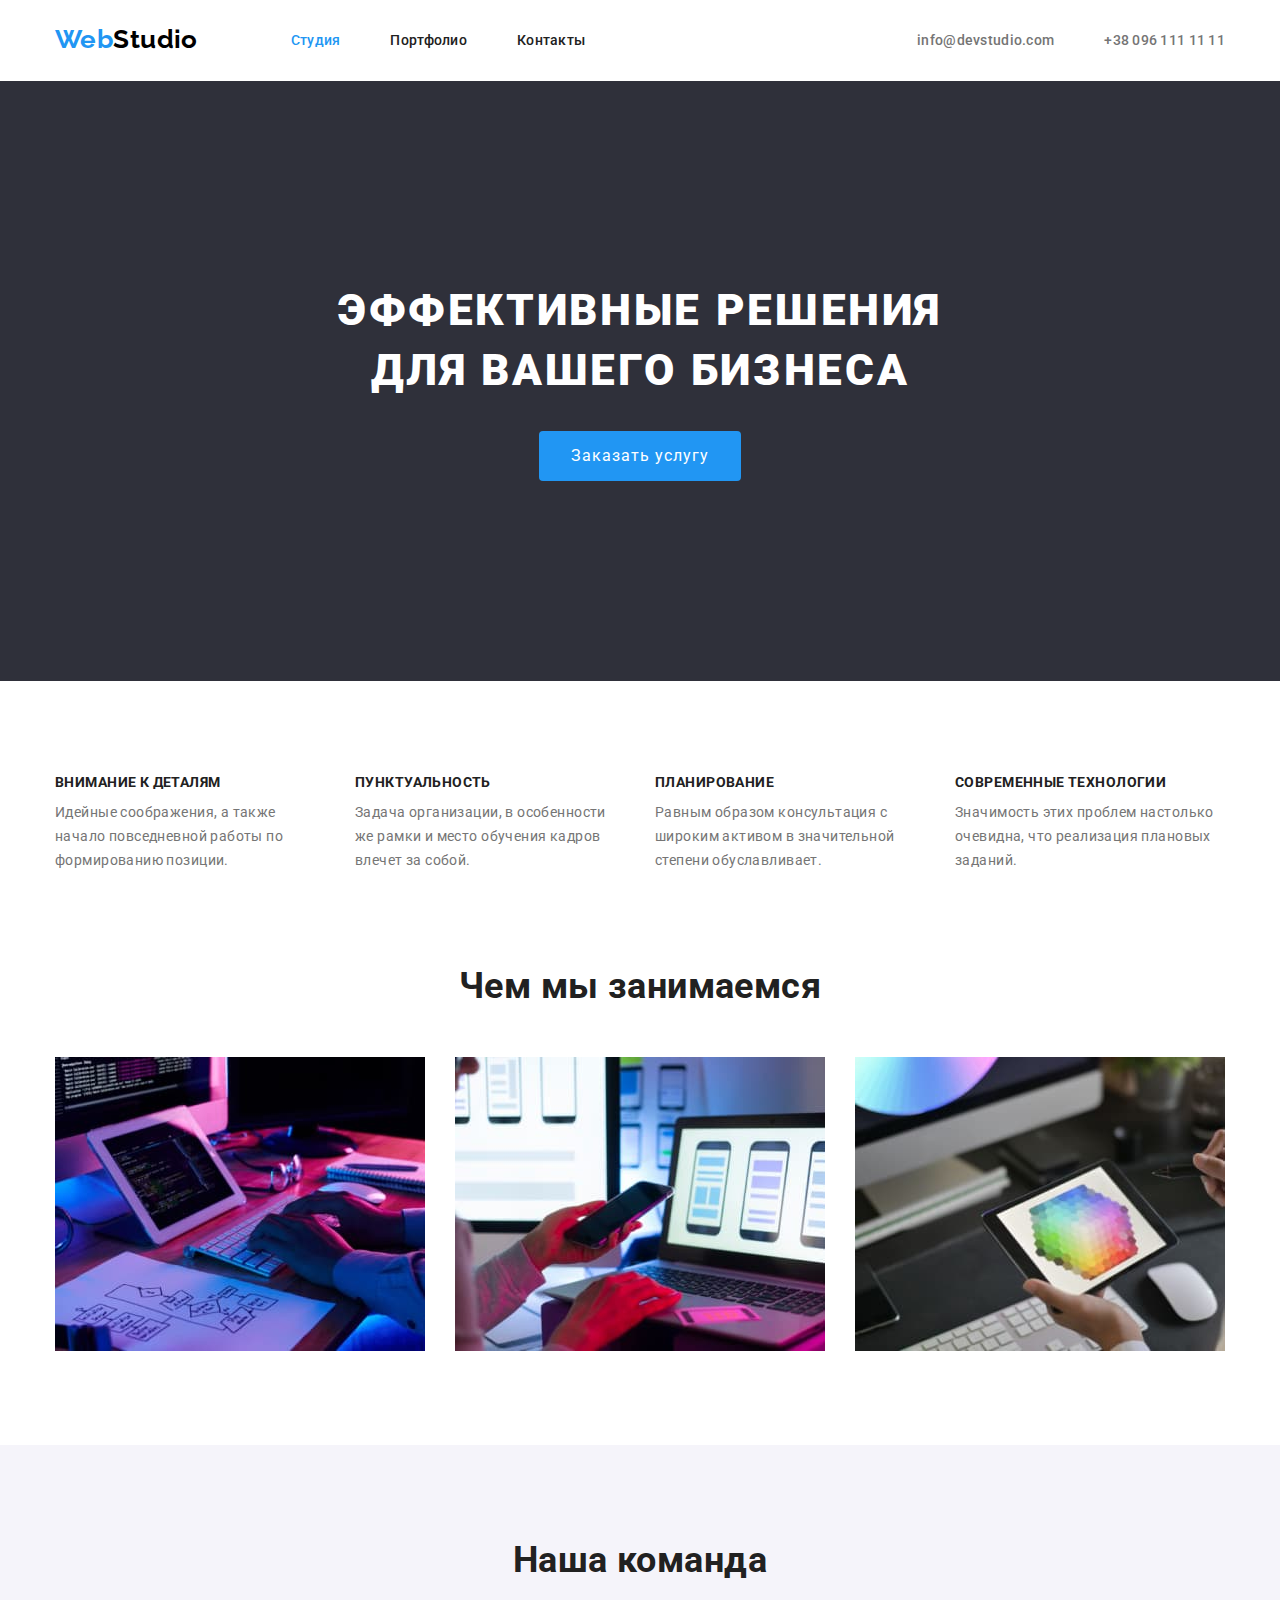
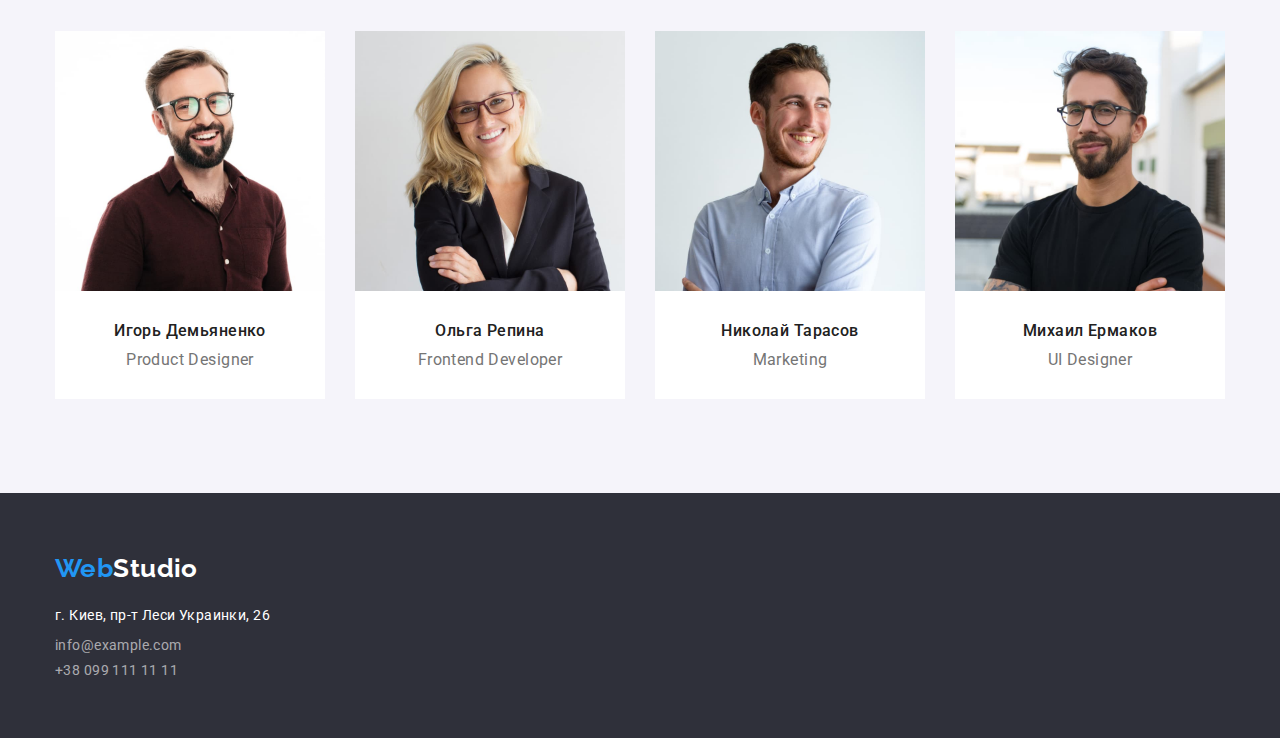
==== index.html @ 21d8de31 "Initial commit" ====
<!DOCTYPE html>
<html lang="ru">
  <head>
    <meta charset="UTF-8" />
    <meta http-equiv="X-UA-Compatible" content="IE=edge" />
    <meta name="viewport" content="width=device-width, initial-scale=1.0" />
    <title>WebStudio</title>
    <link rel="preconnect" href="https://fonts.googleapis.com" />
    <link rel="preconnect" href="https://fonts.gstatic.com" crossorigin />
    <link
      href="https://fonts.googleapis.com/css2?family=Raleway:wght@700&family=Roboto:wght@400;500;700&display=swap"
      rel="stylesheet"
    />
    <link rel="stylesheet" href="https://cdn.jsdelivr.net/npm/modern-normalize@1.1.0/modern-normalize.min.css">
    <link rel="stylesheet" href="./css/styles.css" />
  </head>
  <body>
    <header class="page-header">
      <div class="container page-header-container">
        <nav class="page-nav">
          <a class="logo link" href="./index.html"><span class="active">Web</span>Studio </a>
          <ul class="menu list">
            <li class="menu-list">
              <a class="menu-item active link" href="./index.html">Студия</a>
            </li>
            <li class="menu-list">
              <a class="menu-item link" href="about.html">Портфолио</a>
            </li>
            <li class="menu-list">
              <a class="menu-item link" href="./index.html">Контакты</a>
            </li>
          </ul>
        </nav>
          <ul class="contact list ">
            <li class="item">
              <a class="mail-link link" href="mailto:info@devstudio.com" lang="en">info@devstudio.com</a>
            </li>
            <li class="item">
              <a class="phone-number link" href="tel:+380961111111">+38 096 111 11 11</a>
            </li>
          </ul>
      </div>
    </header>
    <main>
      <section class="section hero">
        <div class="hero-side container">
          <h1 class="main-title">Эффективные решения для вашего бизнеса</h1>
          <button class="modal-btn" type="button">Заказать услугу</button>
        </div>
      </section>
      <section class="section">
        <div class="container">
          <h2 hidden>Информация</h2>
          <ul class="about-list list">
            <li>
              <h3 class="about">Внимание к деталям</h3>
              <p class="about-description">
                Идейные соображения, а также начало повседневной работы по
                формированию позиции.
              </p>
            </li>
            <li>
              <h3 class="about">Пунктуальность</h3>
              <p class="about-description">
                Задача организации, в особенности же рамки и место обучения кадров
                влечет за собой.
              </p>
            </li>
            <li>
              <h3 class="about">Планирование</h3>
              <p class="about-description">
                Равным образом консультация с широким активом в значительной
                степени обуславливает.
              </p>
            </li>
            <li>
              <h3 class="about">Современные технологии</h3>
              <p class="about-description">
                Значимость этих проблем настолько очевидна, что реализация
                плановых заданий.
              </p>
            </li>
          </ul>
        </div>
      </section>
      <section class="section about-img">
        <div class="container">
          <h2 class="section-title">Чем мы занимаемся</h2>
          <ul class="work-progress list">
            <li>
              <img
                src="./images/work/laptopj.jpg"
                alt="ноутбук"
                width="370"
                height="294"
              />
            </li>
            <li>
              <img
                src="./images/work/tabletj.jpg"
                alt="планшет"
                width="370"
                height="294"
              />
            </li>
            <li>
              <img
                src="./images/work/laptop2j.jpg"
                alt="ноутбук"
                width="370"
                height="294"
              />
            </li>
          </ul>
        </div>

      </section>
      <section class="team section">
        <div class="container">
          <h2 class="section-title">Наша команда</h2>
          <ul class=" employees list">
            <li class="team-item">
              <img
                src="./images/employees/игорь-демьяненко.jpg"
                alt="Игорь Демьяненко"
                width="270"
                height="260"
              />
              <h3  class="employees-name">Игорь Демьяненко</h3>
              <p  class="employees-position"lang="en">Product Designer</p>
            </li>
            <li class="team-item">
              <img
                src="./images/employees/ольга-репина.jpg"
                alt="Ольга Репина"
                width="270"
                height="260"
              />
              <h3 class="employees-name" >Ольга Репина</h3>
              <p class="employees-position" lang="en">Frontend Developer</p>
            </li>
            <li class="team-item">
              <img
                src="./images/employees/николай-тарасов.jpg"
                alt="Николай Тарасов"
                width="270"
                height="260"
              />
              <h3 class="employees-name" >Николай Тарасов</h3>
              <p class="employees-position" lang="en">Marketing</p>
            </li>
            <li class="team-item">
              <img
                src="./images/employees/михаил-ермаков.jpg"
                alt="Михаил Ермаков"
                width="270"
                height="260"
              />
              <h3 class="employees-name" >Михаил Ермаков</h3>
              <p class="employees-position" lang="en">UI Designer</p>
            </li>
          </ul>
        </div>
        
      </section>
    </main>
    <footer class="footer ">
      <div class="container">
        <a class="logo-footer link" href="./index.html"><span class="active">Web</span>Studio </a>
        <address class="address">
          <div class="footer-contact">
            <ul class=" list">
              <li class="footer-list">
                <a class="maps-go link"
                  href="https://goo.gl/maps/N538ZTTaSPctqNAb8"
                  target="_blank"
                  rel="noopener noreferrer"
                  >г. Киев, пр-т Леси Украинки, 26
                </a>
              </li>
              <li class="footer-list">
                <a class="mail-link-footer link" href="mailto:info@example.com" lang="en">info@example.com</a>
              </li>
              <li class="footer-list">
                <a class="phone-number-footer link" href="tel:+380991111111">+38 099 111 11 11</a>
              </li>
            </ul>
          </div>
          
        </address>
      </div>
    </footer>
  </body>
</html>
---- css/styles.css ----
:root {
    --background: #FFFFFF;
    --text-color: #757575;
    --active-color: #2196f3;
    --title-color: #212121;
    --text-primary-color: #FFFFFF;
    --black: #000;
    --hero-color: #2f303a;
  }

  h1,
  h2,
  h3,
  p{
    margin-top: 0;
    margin-bottom: 0;
  }

  ul,ol{
    margin-top: 0;
    margin-bottom: 0;
    padding-left: 0;
  }

  img{
    display: block;
  }
  
  button{
    cursor: pointer;
  }

  .section{
    padding: 94px 0;
  }

  body {
    font-family: 'Roboto', sans-serif;
    font-size: 14px;
    letter-spacing: 0.03em;
    color: var(--text-color);
    background-color: var(--background);
  }

  .container{
    width: 1200px;
    margin-left: auto;
    margin-right: auto;
    padding-left: 15px;
    padding-right: 15px;
  }
  
  .list{
    list-style: none;
}

.link{
    text-decoration: none;
}



.logo{
    font-family: 'Raleway', sans-serif;
font-weight: 700;
font-size: 26px;
line-height: 1.20;
color: var(--black);
margin-right: 93px;
padding-top: 24px;
padding-bottom: 25px;
}

.menu-list,
.contact{
    list-style: none;
}

.menu{
  display: flex;
  align-items: center;
  padding-top: 32px;
  padding-bottom: 32px;
}

.menu-list:not(:last-child){
margin-right: 50px;
}
.active{
    color: var(--active-color);
}

.menu-item{
font-weight: 500;
line-height: 1.14;
letter-spacing: 0.02em;
color: var(--title-color);

}

.mail-link{
    font-weight: 500;
    line-height: 1.14;
    letter-spacing: 0.02em;
    color: var(--text-color);
}

.contact .item + .item {
  margin-left: 50px;
}
.phone-number{
font-weight: 500;
line-height: 1.14;
letter-spacing: 0.02em;
color: var(--text-color);
}

.menu-item.active,
.menu-item:focus,
.menu-item:hover,
.contact:focus,
.contact:hover{
  color: var(--active-color);
}

.contact{
  display: flex;
  align-items: center;
  margin-left: auto;
  padding-bottom: 32px;
  padding-top: 32px;

}

.mail-link:hover,
.mail-link:focus,
.mail-link-footer:hover,
.mail-link-footer:focus{
    color:  var(--active-color);
}

.phone-number:hover,
.phone-number:focus,
.phone-number-footer:hover,
.phone-number-footer:focus{
    color:  var(--active-color);
}



.hero {
  padding: 200px 0;
  background-color: var(--hero-color) ;
  text-align: center;
margin-right: auto;
margin-left: auto;
  }

.main-title{
  margin-top: 0;
  margin-bottom: 30px;
  margin-left: auto;
  margin-right: auto;
  width: 696px;
  font-weight: 900;
  font-size: 44px;
  line-height: 1.36;
  text-align: center;
  letter-spacing: 0.06em;
  text-transform: uppercase;
color:  var(--text-primary-color);

}

.modal-btn{
  display: inline-block;
  border: none;
  border-radius: 4px;
  padding: 10px 32px;
  min-width: 200px;
  font-family: 'Roboto';
  font-size: 16px;
  line-height: 1.88;
  align-items: center;
  letter-spacing: 0.06em;
  color: var(--text-primary-color);
  background-color: var(--active-color);
  cursor: pointer;
}



.modal-btn:hover,
.modal-btn:focus{
    color: var(--active-color);
    background-color: var(--text-primary-color);
}

.about-list{
  display: flex;
  flex-wrap: wrap;
  gap: 30px;
}

.about{
font-weight: 700;
font-size: 14px;
line-height: 1.14;
text-transform: uppercase;
color: var(--title-color);
margin-bottom: 10px;}

.about-description{
font-weight: 400;
line-height: 1.71;
flex-wrap: wrap;
width: 270px;
height: 70px;
}

.about-img{
  padding-top: 0;
}

.section-title{
font-weight: 700;
font-size: 36px;
line-height: 1.17;
text-align: center;
color: var(--title-color);
}

.work-progress{
  margin-top: 50px;
  display: flex;
  gap: 30px;
}

.team{
  background: #F5F4FA;
}

.team-item{
  background-color: var(--text-primary-color);
}

.employees{
margin-top: 50px;
  display: flex;
  gap: 30px;
}

.employees-name{
font-weight: 500;
font-size: 16px;
line-height: 1.19;
text-align: center;
color:var(--title-color);
margin-bottom: 10px;
padding-top: 30px;
}



.employees-position{
font-weight: 400;
font-size: 16px;
line-height: 1.19;
text-align: center;
padding-bottom: 30px;}


.maps-go{
  font-weight: 400;
  font-size: 14px;
  line-height: 1.71;  
  color: var(--text-primary-color);
}

.footer-list:not(:last-child) {
  margin-bottom: 9px;
}
.name{
font-weight: 700;
font-size: 18px;
line-height: 2;
letter-spacing: 0.06em;
color: var(--title-color);
padding-top: 20px;
padding-right: 24px;
padding-left: 24px;
margin-bottom: 4px;
}

.technology{
font-weight: 400;
font-size: 16px;
line-height: 1.88;
margin: 0;
padding-top: 0;
padding-left: 24px;
padding-bottom: 20px;
padding-right: 24px;
}

.footer{
    background-color: var(--hero-color);
    padding-top: 60px;
    padding-bottom: 60px;
}

.projects-title {
    font-size: 0;
    color: transparent;
  }
  
  .filter-list {
    list-style: none;
    display: flex;
  justify-content: center;
  margin-bottom: 50px;
  }

  .filter-item:not(:last-child){
    margin-right: 8px;
  }
  
  .project-title {
    font-size: 18px;
    line-height: 2;
    letter-spacing: 0.06em;
    color: var(--title-color);
  }
  
  .button:hover,
  .button:focus {
    color: var(--text-primary-color);
    background-color: var(--active-color);
  }



  .page-header .contact-link {
    color: var(--text-color);
  }

  .page-header-container{
    display: flex;
    align-items: center;
  }

  .page-nav{
    display: flex;
    align-items: center;
  }
  
.mail-link-footer,
.phone-number-footer{
  color: rgba(255, 255, 255, 0.6);
}

.logo-footer{
  font-family: 'Raleway', sans-serif;
  font-weight: 700;
  font-size: 26px;
  line-height: 1.20;
  color: var(--text-primary-color);
  display: block;
  margin-bottom: 20px;

}
.address{
  font-style: normal;
}

.button-active{
display: inline-block;
border: none;
border-radius: 4px;
margin-top: 0;
margin-bottom: 0;
padding: 6px 22px;
font-family: inherit;
font-weight: 500;
font-size: 16px;
line-height: 1.62;
text-align: center;
letter-spacing: 0.03em;
cursor: pointer;
}

.button-active:not(:last-child){
  margin-left: 8px;
}


.project{
  display: flex;
  flex-wrap: wrap;
  gap: 30px;
padding: 0;
padding-bottom: 50px;}
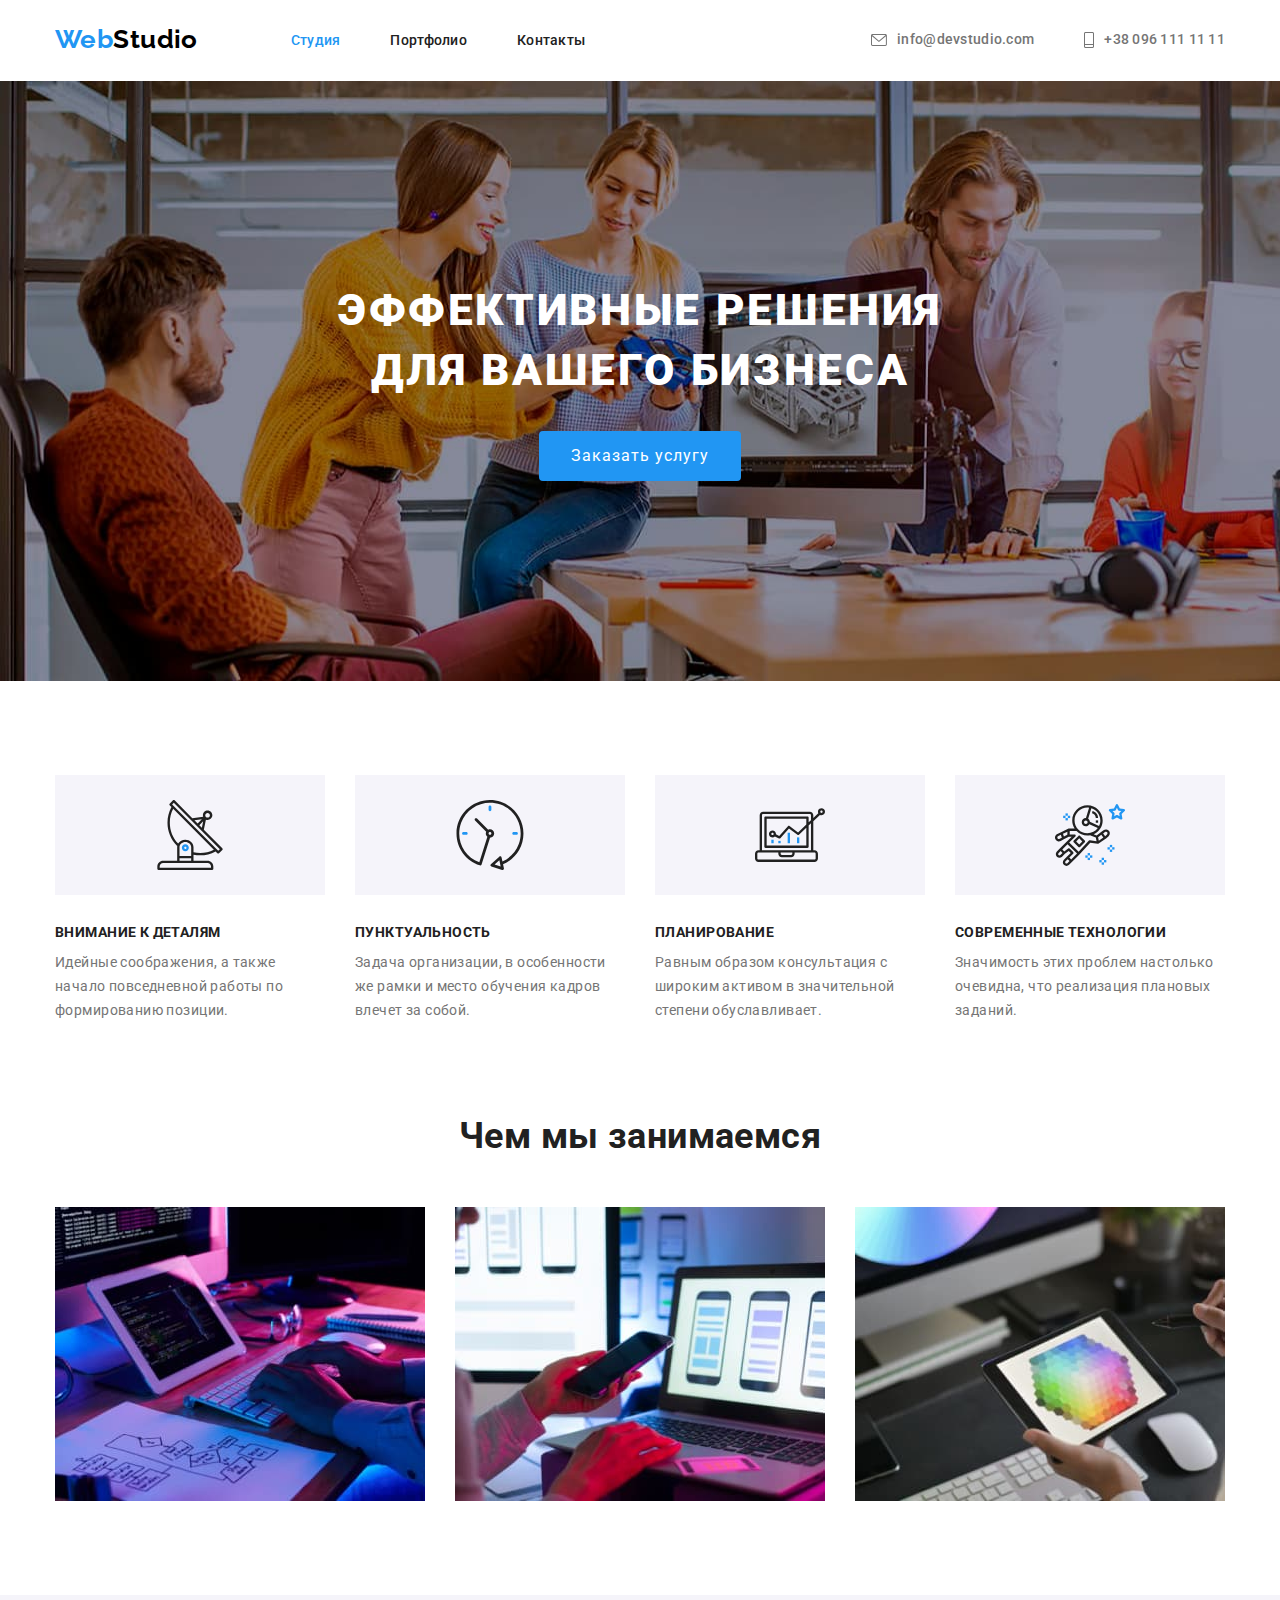
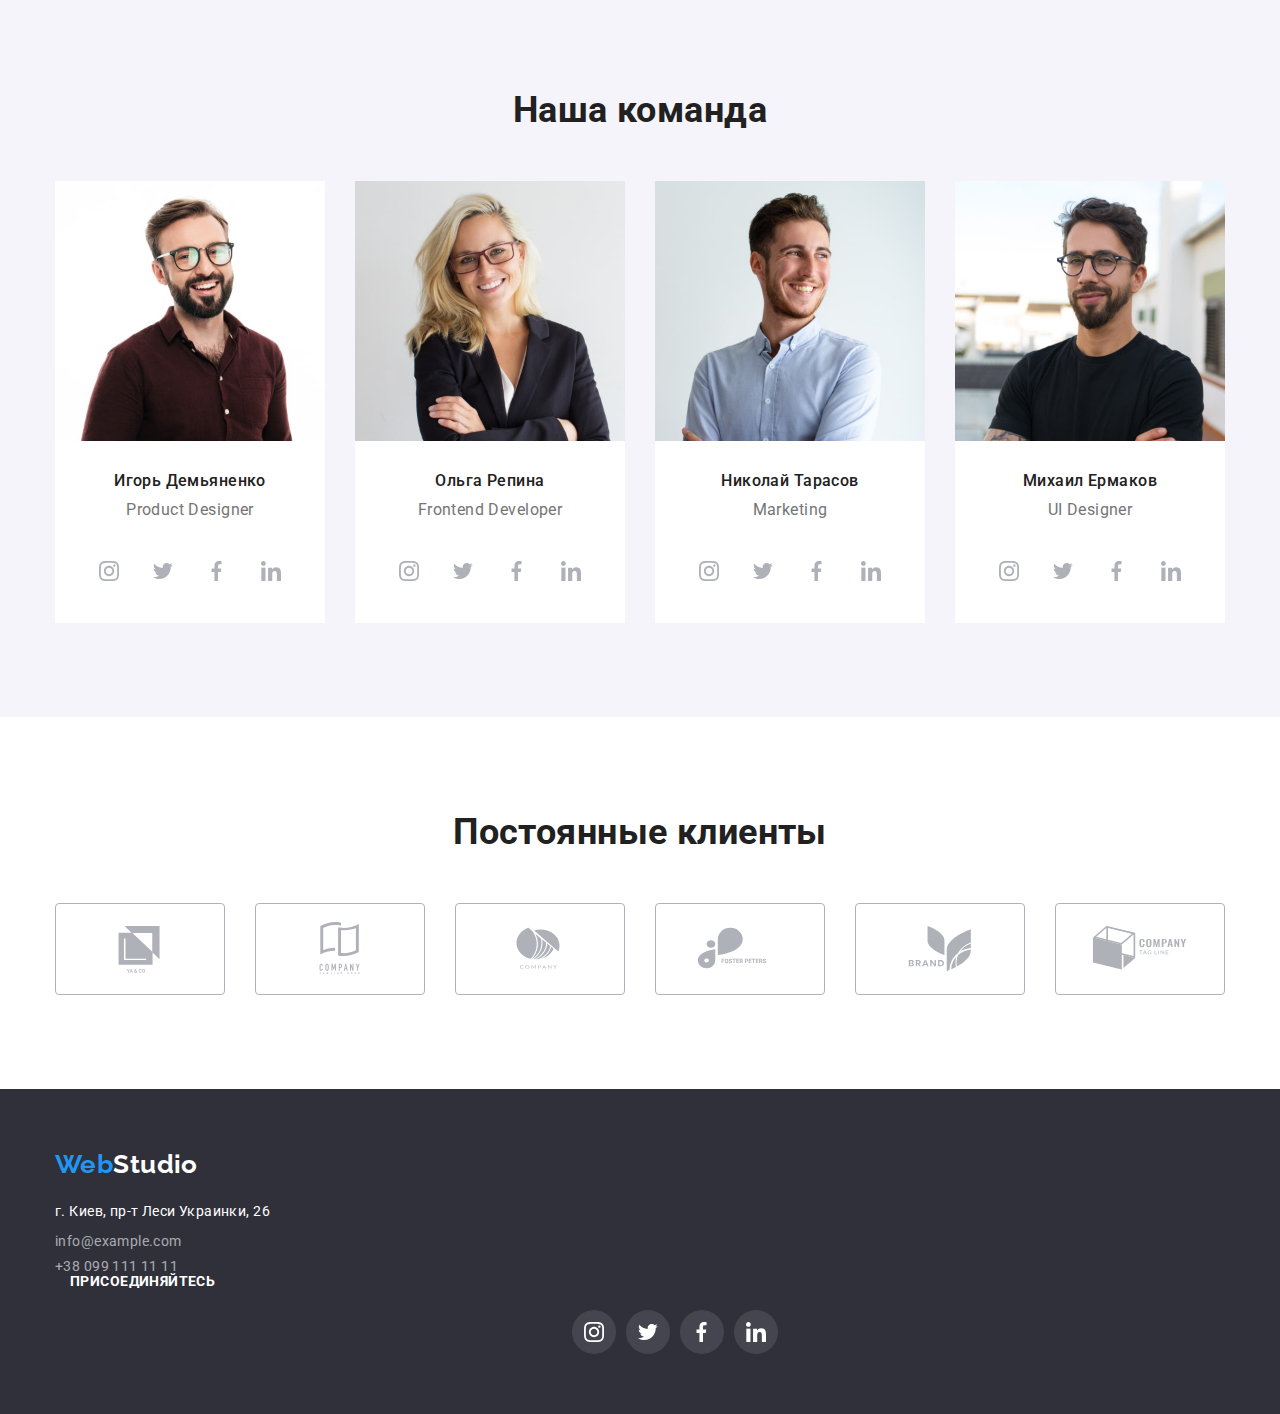
==== commit d6ef5d99: "update" ====
--- a/index.html
+++ b/index.html
@@ -33,10 +33,18 @@
         </nav>
           <ul class="contact list ">
             <li class="item">
-              <a class="mail-link link" href="mailto:info@devstudio.com" lang="en">info@devstudio.com</a>
+              <a class="mail-link link" href="mailto:info@devstudio.com" lang="en">
+                <svg class="nav-contacts-icon " width="16px" height="12px">
+                  <use href="./images/symbol-defs.svg#icon-mail"></use>
+                </svg>
+
+                info@devstudio.com</a>
             </li>
             <li class="item">
-              <a class="phone-number link" href="tel:+380961111111">+38 096 111 11 11</a>
+              <a class="phone-number link" href="tel:+380961111111">
+                <svg class="nav-contacts-icon " width="10px" height="16px">
+                  <use href="./images/symbol-defs.svg#icon-phone"></use>
+                </svg>+38 096 111 11 11</a>
             </li>
           </ul>
       </div>
@@ -53,6 +61,11 @@
           <h2 hidden>Информация</h2>
           <ul class="about-list list">
             <li>
+              <div class="feature-icon">
+                <svg class="feature-item-icon">
+                  <use href="./images/symbol-defs.svg#icon-antenna"></use>
+                </svg>
+              </div>
               <h3 class="about">Внимание к деталям</h3>
               <p class="about-description">
                 Идейные соображения, а также начало повседневной работы по
@@ -60,6 +73,11 @@
               </p>
             </li>
             <li>
+              <div class="feature-icon">
+                <svg class="feature-item-icon">
+                  <use href="./images/symbol-defs.svg#icon-time"></use>
+                </svg>
+              </div>
               <h3 class="about">Пунктуальность</h3>
               <p class="about-description">
                 Задача организации, в особенности же рамки и место обучения кадров
@@ -67,6 +85,11 @@
               </p>
             </li>
             <li>
+              <div class="feature-icon">
+                <svg class="feature-item-icon">
+                  <use href="./images/symbol-defs.svg#icon-statistics"></use>
+                </svg>
+              </div>
               <h3 class="about">Планирование</h3>
               <p class="about-description">
                 Равным образом консультация с широким активом в значительной
@@ -74,6 +97,11 @@
               </p>
             </li>
             <li>
+              <div class="feature-icon">
+                <svg class="feature-item-icon">
+                  <use href="./images/symbol-defs.svg#icon-astronaut"></use>
+                </svg>
+              </div>
               <h3 class="about">Современные технологии</h3>
               <p class="about-description">
                 Значимость этих проблем настолько очевидна, что реализация
@@ -128,6 +156,36 @@
               />
               <h3  class="employees-name">Игорь Демьяненко</h3>
               <p  class="employees-position"lang="en">Product Designer</p>
+              <ul class="team-social-list">
+                <li class="team-social-item">
+                  <a class="team-social-link" href="">
+                    <svg class="team-social-icon">
+                      <use href="./images/symbol-defs.svg#icon-instagram"></use>
+                    </svg>
+                  </a>
+                </li>
+                <li class="team-social-item">
+                  <a class="team-social-link" href="">
+                    <svg class="team-social-icon">
+                      <use href="./images/symbol-defs.svg#icon-twitter"></use>
+                    </svg>
+                  </a>
+                </li>
+                <li class="team-social-item">
+                  <a class="team-social-link" href="">
+                    <svg class="team-social-icon">
+                      <use href="./images/symbol-defs.svg#icon-facebook"></use>
+                    </svg>
+                  </a>
+                </li>
+                <li class="team-social-item">
+                  <a class="team-social-link" href="">
+                    <svg class="team-social-icon">
+                      <use href="./images/symbol-defs.svg#icon-in"></use>
+                    </svg>
+                  </a>
+                </li>
+              </ul>
             </li>
             <li class="team-item">
               <img
@@ -138,6 +196,36 @@
               />
               <h3 class="employees-name" >Ольга Репина</h3>
               <p class="employees-position" lang="en">Frontend Developer</p>
+              <ul class="team-social-list">
+                <li class="team-social-item">
+                  <a class="team-social-link" href="">
+                    <svg class="team-social-icon">
+                      <use href="./images/symbol-defs.svg#icon-instagram"></use>
+                    </svg>
+                  </a>
+                </li>
+                <li class="team-social-item">
+                  <a class="team-social-link" href="">
+                    <svg class="team-social-icon">
+                      <use href="./images/symbol-defs.svg#icon-twitter"></use>
+                    </svg>
+                  </a>
+                </li>
+                <li class="team-social-item">
+                  <a class="team-social-link" href="">
+                    <svg class="team-social-icon">
+                      <use href="./images/symbol-defs.svg#icon-facebook"></use>
+                    </svg>
+                  </a>
+                </li>
+                <li class="team-social-item">
+                  <a class="team-social-link" href="">
+                    <svg class="team-social-icon">
+                      <use href="./images/symbol-defs.svg#icon-in"></use>
+                    </svg>
+                  </a>
+                </li>
+              </ul>
             </li>
             <li class="team-item">
               <img
@@ -148,6 +236,36 @@
               />
               <h3 class="employees-name" >Николай Тарасов</h3>
               <p class="employees-position" lang="en">Marketing</p>
+              <ul class="team-social-list">
+                <li class="team-social-item">
+                  <a class="team-social-link" href="">
+                    <svg class="team-social-icon">
+                      <use href="./images/symbol-defs.svg#icon-instagram"></use>
+                    </svg>
+                  </a>
+                </li>
+                <li class="team-social-item">
+                  <a class="team-social-link" href="">
+                    <svg class="team-social-icon">
+                      <use href="./images/symbol-defs.svg#icon-twitter"></use>
+                    </svg>
+                  </a>
+                </li>
+                <li class="team-social-item">
+                  <a class="team-social-link" href="">
+                    <svg class="team-social-icon">
+                      <use href="./images/symbol-defs.svg#icon-facebook"></use>
+                    </svg>
+                  </a>
+                </li>
+                <li class="team-social-item">
+                  <a class="team-social-link" href="">
+                    <svg class="team-social-icon">
+                      <use href="./images/symbol-defs.svg#icon-in"></use>
+                    </svg>
+                  </a>
+                </li>
+              </ul>
             </li>
             <li class="team-item">
               <img
@@ -158,10 +276,88 @@
               />
               <h3 class="employees-name" >Михаил Ермаков</h3>
               <p class="employees-position" lang="en">UI Designer</p>
+              <ul class="team-social-list">
+                <li class="team-social-item">
+                  <a class="team-social-link" href="">
+                    <svg class="team-social-icon">
+                      <use href="./images/symbol-defs.svg#icon-instagram"></use>
+                    </svg>
+                  </a>
+                </li>
+                <li class="team-social-item">
+                  <a class="team-social-link" href="">
+                    <svg class="team-social-icon">
+                      <use href="./images/symbol-defs.svg#icon-twitter"></use>
+                    </svg>
+                  </a>
+                </li>
+                <li class="team-social-item">
+                  <a class="team-social-link" href="">
+                    <svg class="team-social-icon">
+                      <use href="./images/symbol-defs.svg#icon-facebook"></use>
+                    </svg>
+                  </a>
+                </li>
+                <li class="team-social-item">
+                  <a class="team-social-link" href="">
+                    <svg class="team-social-icon">
+                      <use href="./images/symbol-defs.svg#icon-in"></use>
+                    </svg>
+                  </a>
+                </li>
+              </ul>
             </li>
           </ul>
         </div>
-        
+      </section>
+      <section class="section clients">
+        <div class="container">
+          <h2 class="section-title">Постоянные клиенты</h2>
+          <ul class="clients-list list">
+            <li class="clients-list-item">
+              <a class="clients-link" href="">
+                <svg class="clients-item-logo" widht="106" height="60">
+                  <use href="./images/symbol-defs.svg#icon-yaco"></use>
+                </svg>
+              </a>
+            </li>
+            <li class="clients-list-item">
+              <a class="clients-link" href="">
+                <svg class="clients-item-logo" widht="106" height="60">
+                  <use href="./images/symbol-defs.svg#icon-company_tagline"></use>
+                </svg>
+              </a>
+            </li>
+            <li class="clients-list-item">
+              <a class="clients-link" href=""
+                ><svg class="clients-item-logo" width="106" height="60">
+                  <use href="./images/symbol-defs.svg#icon-company"></use>
+                </svg>
+              </a>
+            </li>
+            <li class="clients-list-item">
+              <a class="clients-link" href="">
+                <svg class="clients-item-logo" width="106" height="60">
+                  <use href="./images/symbol-defs.svg#icon-foster_peters"></use>
+                </svg>
+              </a>
+            </li>
+            <li class="clients-list-item">
+              <a class="clients-link" href="">
+                <svg class="clients-item-logo" width="106" height="60">
+                  <use href="./images/symbol-defs.svg#icon-brand"></use>
+                </svg>
+              </a>
+            </li>
+            <li class="clients-list-item">
+              <a class="clients-link" href="">
+                <svg class="clients-item-logo" width="106" height="60">
+                  <use href="./images/symbol-defs.svg#icon-company_tag_line"></use>
+                </svg>
+              </a>
+            </li>
+          </ul>
+        </div>
       </section>
     </main>
     <footer class="footer ">
@@ -186,7 +382,41 @@
               </li>
             </ul>
           </div>
-          
+        </address>
+      </div>
+          <div class="social">
+            <h3 class="social-title">присоединяйтесь</h3>
+            <ul class="social-list">
+              <li class="social-list-item">
+                <a class="social-link" href="">
+                  <svg class="social-item-logo">
+                    <use href="./images/symbol-defs.svg#icon-instagram"></use>
+                  </svg>
+                </a>
+              </li>
+              <li class="social-list-item">
+                <a class="social-link" href="">
+                  <svg class="social-item-logo">
+                    <use href="./images/symbol-defs.svg#icon-twitter"></use>
+                  </svg>
+                </a>
+              </li>
+              <li class="social-list-item">
+                <a class="social-link" href="">
+                  <svg class="social-item-logo">
+                    <use href="./images/symbol-defs.svg#icon-facebook"></use>
+                  </svg>
+                </a>
+              </li>
+              <li class="social-list-item">
+                <a class="social-link" href="">
+                  <svg class="social-item-logo">
+                    <use href="./images/symbol-defs.svg#icon-in"></use>
+                  </svg>
+                </a>
+              </li>
+            </ul>
+          </div>
         </address>
       </div>
     </footer>
--- a/css/styles.css
+++ b/css/styles.css
@@ -6,6 +6,10 @@
     --text-primary-color: #FFFFFF;
     --black: #000;
     --hero-color: #2f303a;
+    --icon-color: #afb1b8;
+    --background-icon:#F5F4FA;
+    --icon-bg-color: rgba(255, 255, 255, 0.1);
+
   }
 
   h1,
@@ -69,6 +73,7 @@
 margin-right: 93px;
 padding-top: 24px;
 padding-bottom: 25px;
+display: block;
 }
 
 .menu-list,
@@ -99,21 +104,42 @@
 }
 
 .mail-link{
+
+    display: flex;
+    align-items: center;
+    padding-top: 32px;
+    padding-bottom: 32px;
     font-weight: 500;
+    font-size: 14px;
     line-height: 1.14;
     letter-spacing: 0.02em;
     color: var(--text-color);
+    fill: var(--icon-color);
+  }
+
+
+
+.nav-contacts-icon{
+  fill: currentColor;
+  margin-right: 10px;
 }
 
 .contact .item + .item {
   margin-left: 50px;
 }
 .phone-number{
-font-weight: 500;
-line-height: 1.14;
-letter-spacing: 0.02em;
-color: var(--text-color);
-}
+display: flex;
+  align-items: center;
+  padding-top: 32px;
+  padding-bottom: 32px;
+  font-weight: 500;
+  font-size: 14px;
+  line-height: 1.14;
+  letter-spacing: 0.02em;
+  color: var(--text-color);
+  fill: var(--icon-color);
+}
+
 
 .menu-item.active,
 .menu-item:focus,
@@ -127,8 +153,6 @@
   display: flex;
   align-items: center;
   margin-left: auto;
-  padding-bottom: 32px;
-  padding-top: 32px;
 
 }
 
@@ -154,6 +178,7 @@
   text-align: center;
 margin-right: auto;
 margin-left: auto;
+background-image: url(../images/backround/backround.jpg);
   }
 
 .main-title{
@@ -401,3 +426,166 @@
 padding: 0;
 padding-bottom: 50px;}
 
+.feature-icon {
+  display: flex;
+  flex-wrap: wrap;
+  align-content: center;
+  justify-content: center;
+    height: 120px;
+    margin-bottom: 30px;
+  background-color: var(--background-icon);
+  }
+
+    .feature-item-icon {
+      display: flex;
+      flex-wrap: wrap;
+    
+      width: 70px;
+      height: 70px;
+    }
+
+    .team-social-list {
+      display: flex;
+      gap: 10px;
+      justify-content: center;
+      margin: 0px;
+      padding-bottom: 30px;
+    }
+
+    .team-social-item {
+      display: flex;
+    
+      justify-content: center;
+    }
+
+    .team-social-link {
+      width: 44px;
+      height: 44px;
+      border-radius: 50%;
+      display: flex;
+      align-items: center;
+      justify-content: center;
+      fill: var(--icon-color);
+    }
+
+    .team-social-link:hover,
+    .team-social-link:focus {
+     fill: var(--text-primary-color);
+     background: var(--active-color);
+}
+     .team-social-icon {
+       width: 20px;
+       height: 20px;
+}
+
+.clients-list {
+  display: flex;
+  justify-content: center;
+  gap: 30px;
+  margin-top: 50px;
+}
+
+.clients-list-item {
+  width: calc((100% - 150px) / 6);}
+
+.clients-link {
+  display: flex;
+  flex-wrap: wrap;
+  height: 92px;
+  border: 1px solid var(--icon-color);
+  border-radius: 4px;
+  align-content: center;
+  justify-content: center;
+  fill: var(--icon-color);
+}
+
+.clients-link:hover,
+.clients-link:focus {
+  fill: var(--active-color);
+  border: 1px solid var(--active-color);
+}
+
+.social {
+  margin-left: 70px;
+}
+
+.social-title {
+  margin-bottom: 20px;
+  font-size: 14px;
+  line-height: 1.14;
+  text-transform: uppercase;
+  font-style: normal;
+  color: var(--background);
+}
+
+.social-list {
+  display: flex;
+  align-items: center;
+  justify-content: center;
+  gap: 10px;
+}
+
+.social-list-item {
+  display: flex;
+  flex-wrap: wrap;
+  width: 44px;
+  height: 44px;
+  border-radius: 50%;
+  background: var(--icon-bg-color);
+}
+
+.social-link {
+  width: 44px;
+  height: 44px;
+  border-radius: 50%;
+  display: flex;
+  flex-wrap: wrap;
+  align-content: center;
+  justify-content: center;
+  fill: var(--text-primary-color);
+}
+
+.social-item-logo {
+  width: 20px;
+  height: 20px;
+}
+
+.social-link:hover,
+.social-link:focus {
+  background: var(--active-color);
+}
+
+.footer-contact{
+  display: flex;
+  align-items: baseline;
+}
+
+.footer-address-social {
+  display: flex;
+  align-items: baseline;
+}
+
+.footer-list-item {
+  margin-bottom: 9px;
+}
+
+.footer-list :last-of-type {
+  margin-bottom: 0;
+  padding-bottom: 0;
+}
+
+
+.footer-list-item {
+  margin-bottom: 9px;
+}
+
+
+
+
+
+
+
+
+
+
+
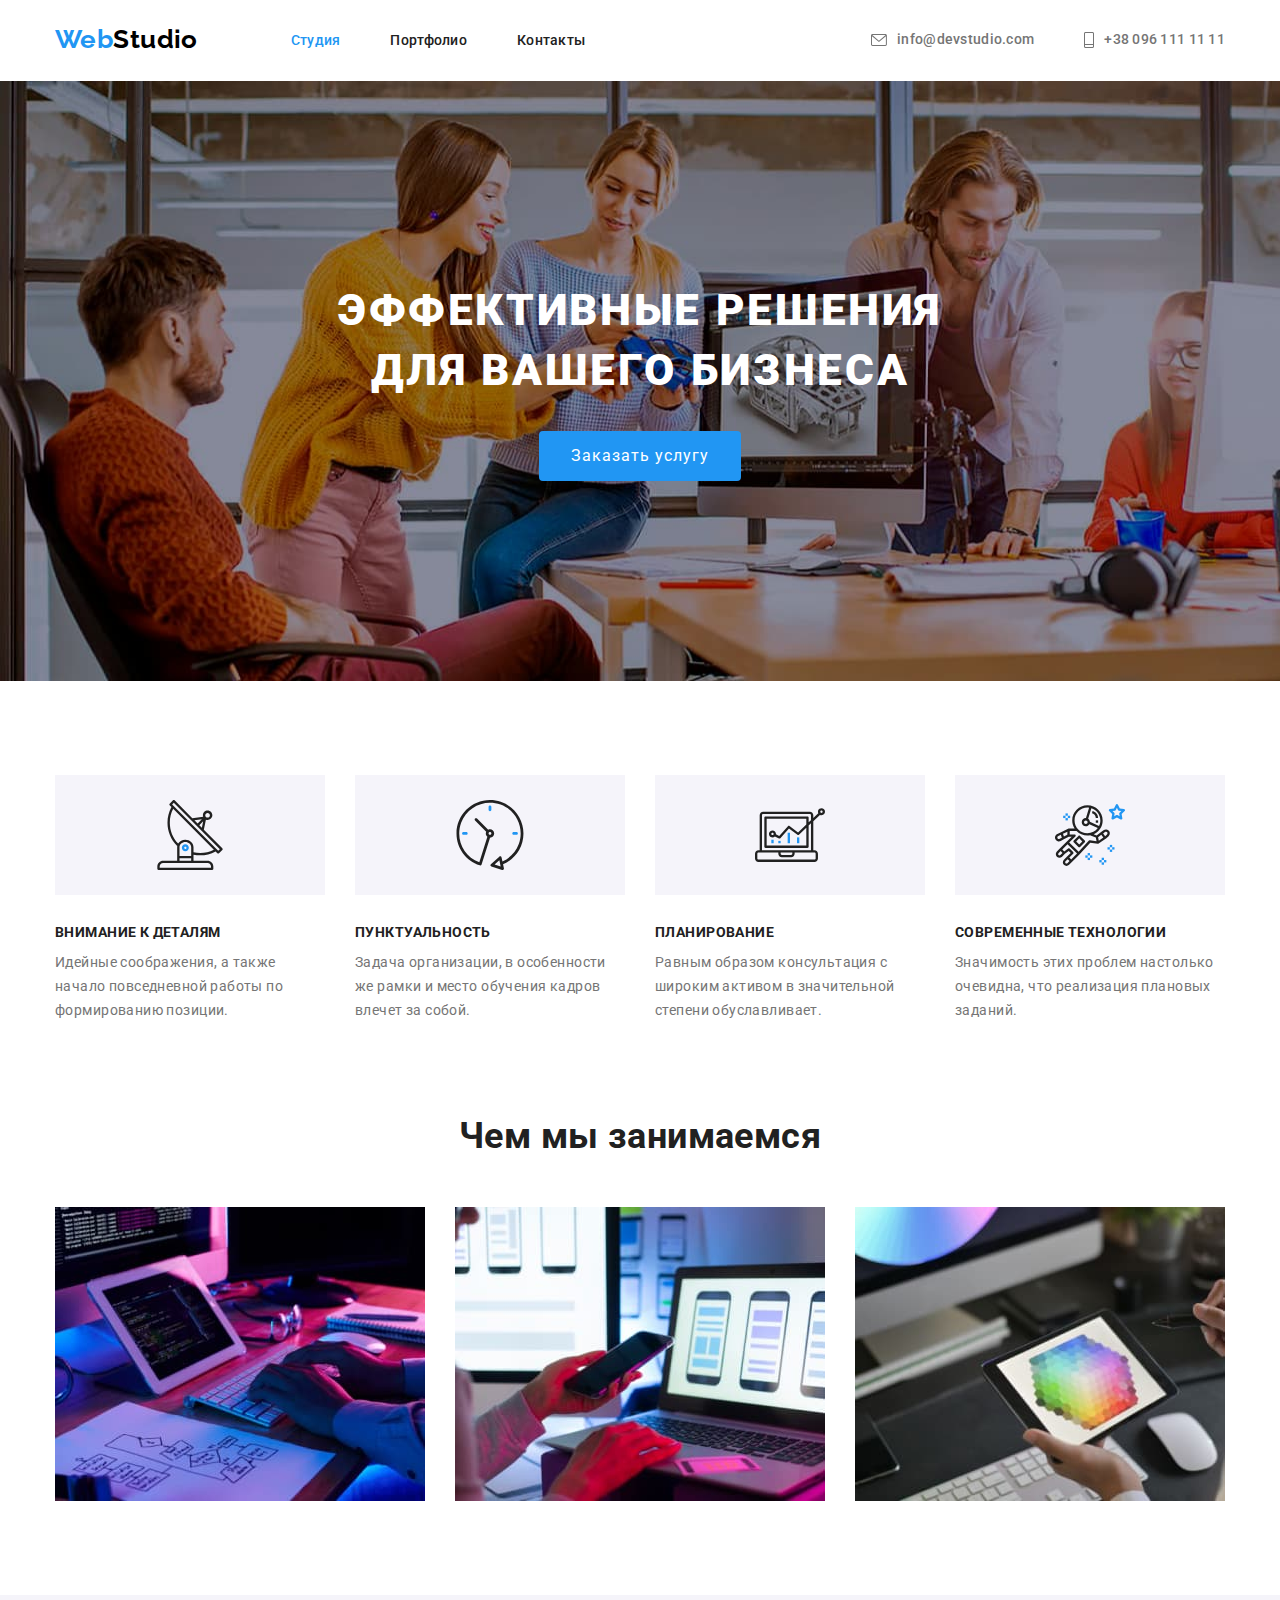
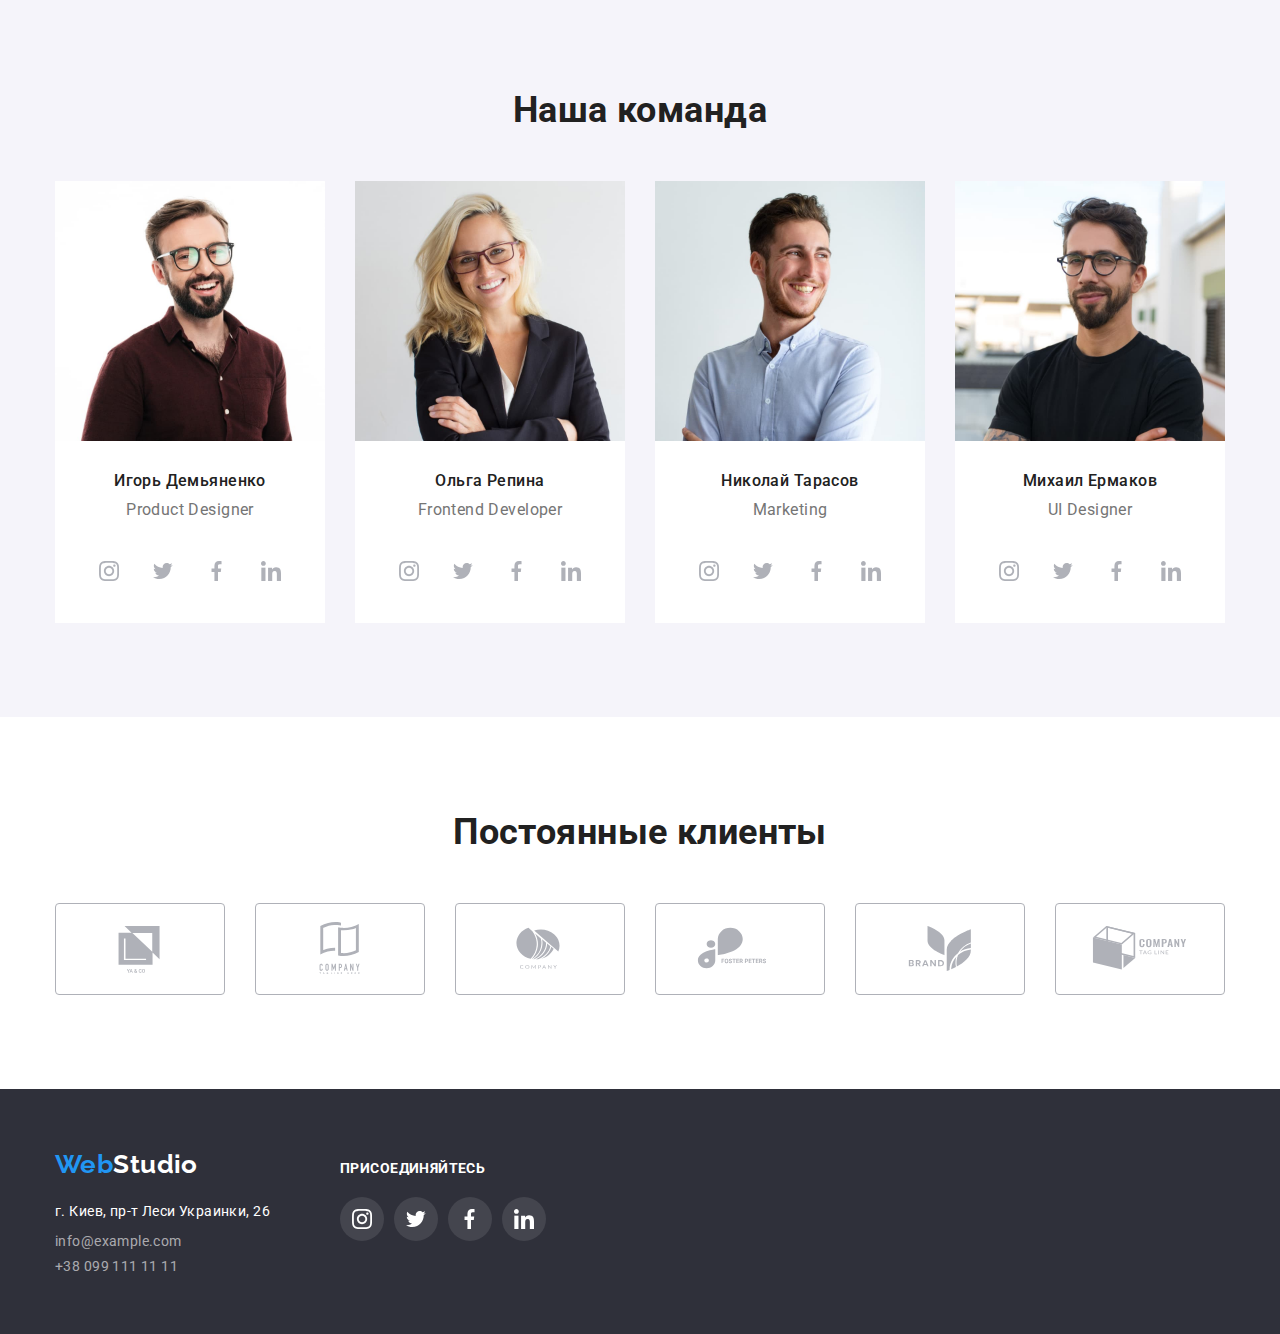
==== commit ef8c924a: "update" ====
--- a/index.html
+++ b/index.html
@@ -361,7 +361,8 @@
       </section>
     </main>
     <footer class="footer ">
-      <div class="container">
+      <div class="container footer-address-social">
+        <div>
         <a class="logo-footer link" href="./index.html"><span class="active">Web</span>Studio </a>
         <address class="address">
           <div class="footer-contact">
@@ -419,6 +420,7 @@
           </div>
         </address>
       </div>
+    </div>
     </footer>
   </body>
 </html>
--- a/css/styles.css
+++ b/css/styles.css
@@ -579,13 +579,18 @@
   margin-bottom: 9px;
 }
 
-
-
-
-
-
-
-
-
-
-
+.footer-address-social {
+  display: flex;
+  align-items: baseline;
+}
+
+
+
+
+
+
+
+
+
+
+
